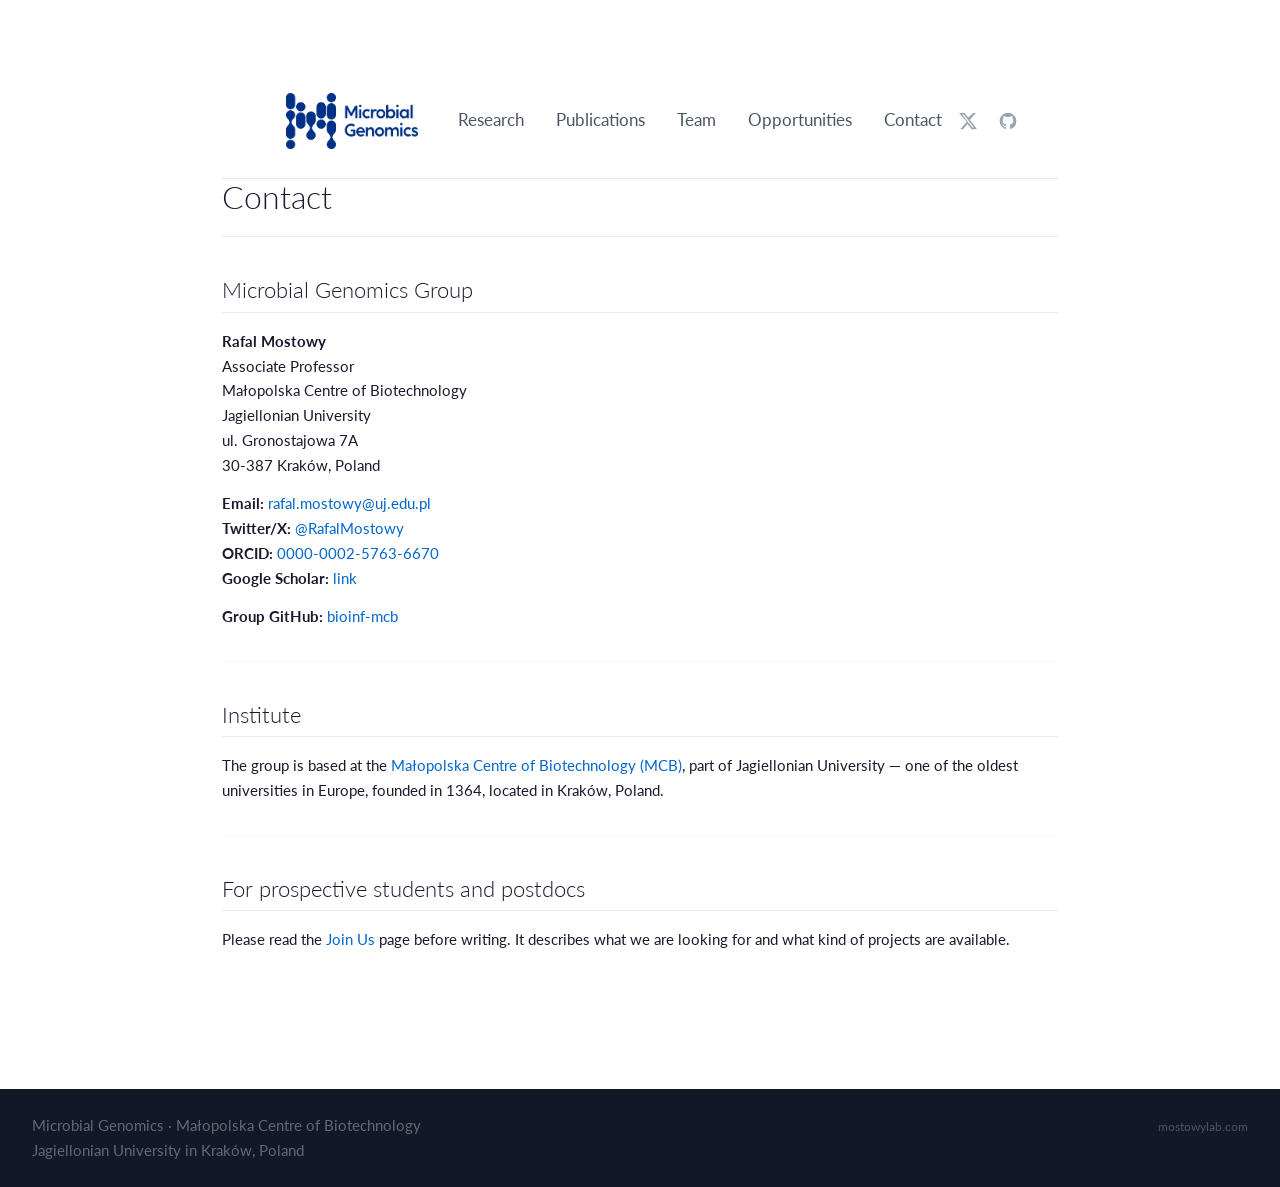
==== contact.html @ 1b95a4c1 "Built site for gh-pages" ====
<!DOCTYPE html>
<html xmlns="http://www.w3.org/1999/xhtml" lang="en" xml:lang="en"><head>

<meta charset="utf-8">
<meta name="generator" content="quarto-1.9.37">

<meta name="viewport" content="width=device-width, initial-scale=1.0, user-scalable=yes">


<title>Contact – Microbial Genomics</title>
<style>
/* Default styles provided by pandoc.
** See https://pandoc.org/MANUAL.html#variables-for-html for config info.
*/
code{white-space: pre-wrap;}
span.smallcaps{font-variant: small-caps;}
div.columns{display: flex; gap: min(4vw, 1.5em);}
div.column{flex: auto; overflow-x: auto;}
div.hanging-indent{margin-left: 1.5em; text-indent: -1.5em;}
ul.task-list{list-style: none;}
ul.task-list li input[type="checkbox"] {
  width: 0.8em;
  margin: 0 0.8em 0.2em -1em; /* quarto-specific, see https://github.com/quarto-dev/quarto-cli/issues/4556 */ 
  vertical-align: middle;
}
</style>


<script src="site_libs/quarto-nav/quarto-nav.js"></script>
<script src="site_libs/quarto-nav/headroom.min.js"></script>
<script src="site_libs/clipboard/clipboard.min.js"></script>
<script src="site_libs/quarto-search/autocomplete.umd.js"></script>
<script src="site_libs/quarto-search/fuse.min.js"></script>
<script src="site_libs/quarto-search/quarto-search.js"></script>
<meta name="quarto:offset" content="./">
<link href="./assets/favicon.png" rel="icon" type="image/png">
<script src="site_libs/quarto-html/quarto.js" type="module"></script>
<script src="site_libs/quarto-html/tabsets/tabsets.js" type="module"></script>
<script src="site_libs/quarto-html/popper.min.js"></script>
<script src="site_libs/quarto-html/tippy.umd.min.js"></script>
<script src="site_libs/quarto-html/anchor.min.js"></script>
<link href="site_libs/quarto-html/tippy.css" rel="stylesheet">
<link href="site_libs/quarto-html/quarto-syntax-highlighting-7f8f88aac4f3542376d5c11b86a4c14d.css" rel="stylesheet" id="quarto-text-highlighting-styles">
<script src="site_libs/bootstrap/bootstrap.min.js"></script>
<link href="site_libs/bootstrap/bootstrap-icons.css" rel="stylesheet">
<link href="site_libs/bootstrap/bootstrap-13ce6108a38e2e1c3322c3dd5537827d.min.css" rel="stylesheet" append-hash="true" id="quarto-bootstrap" data-mode="light">
<script id="quarto-search-options" type="application/json">{
  "location": "navbar",
  "copy-button": false,
  "collapse-after": 3,
  "panel-placement": "end",
  "type": "overlay",
  "limit": 50,
  "keyboard-shortcut": [
    "f",
    "/",
    "s"
  ],
  "show-item-context": false,
  "language": {
    "search-no-results-text": "No results",
    "search-matching-documents-text": "matching documents",
    "search-copy-link-title": "Copy link to search",
    "search-hide-matches-text": "Hide additional matches",
    "search-more-match-text": "more match in this document",
    "search-more-matches-text": "more matches in this document",
    "search-clear-button-title": "Clear",
    "search-text-placeholder": "",
    "search-detached-cancel-button-title": "Cancel",
    "search-submit-button-title": "Submit",
    "search-label": "Search"
  }
}</script>
<style>html{ scroll-behavior: smooth; }</style>


<link rel="stylesheet" href="styles.css">
<meta property="og:title" content="Contact – Microbial Genomics">
<meta property="og:description" content="Microbial Genomics Group — Małopolska Centre of Biotechnology, Jagiellonian University, Kraków">
<meta property="og:image" content="https://mostowylab.com/assets/logo.png">
<meta property="og:site_name" content="Microbial Genomics">
<meta property="og:image:alt" content="Microbial Genomics">
<meta property="og:image:height" content="1140">
<meta property="og:image:width" content="2690">
<meta name="twitter:title" content="Contact – Microbial Genomics">
<meta name="twitter:description" content="Microbial Genomics Group — Małopolska Centre of Biotechnology, Jagiellonian University, Kraków">
<meta name="twitter:image" content="https://mostowylab.com/assets/logo.png">
<meta name="twitter:image:alt" content="Microbial Genomics">
<meta name="twitter:image-height" content="1140">
<meta name="twitter:image-width" content="2690">
<meta name="twitter:card" content="summary_large_image">
</head>

<body class="nav-fixed quarto-light">

<div id="quarto-search-results"></div>
  <header id="quarto-header" class="headroom fixed-top">
    <nav class="navbar navbar-expand-lg " data-bs-theme="dark">
      <div class="navbar-container container-fluid">
        <div class="quarto-navbar-tools tools-end">
</div>
          <div id="quarto-search" class="" title="Search"></div>
      </div> <!-- /container-fluid -->
    </nav>
</header>
<!-- content -->
<div id="quarto-content" class="quarto-container page-columns page-rows-contents page-layout-full page-navbar">
<!-- sidebar -->
<!-- margin-sidebar -->
    
<!-- main -->
<main class="content column-page" id="quarto-document-content">
<nav id="site-nav">
  <div id="nav-left"></div><!-- spacer -->

  <div id="site-nav-inner">
    <a href="./" id="nav-logo">
      <img src="assets/logo.png" alt="Microbial Genomics">
    </a>
    <a href="research.html">Research</a>
    <a href="publications.html">Publications</a>
    <a href="team.html">Team</a>
    <a href="opportunities.html">Opportunities</a>
    <a href="contact.html">Contact</a>
  </div>

  <div id="nav-icons">
    <a href="https://twitter.com/RafalMostowy" target="_blank" aria-label="Twitter">
      <svg xmlns="http://www.w3.org/2000/svg" width="20" height="20" viewbox="0 0 24 24" fill="currentColor"><path d="M18.244 2.25h3.308l-7.227 8.26 8.502 11.24H16.17l-4.714-6.231-5.401 6.231H2.744l7.737-8.835L1.254 2.25H8.08l4.253 5.622 5.912-5.622zm-1.161 17.52h1.833L7.084 4.126H5.117z"></path></svg>
    </a>
    <a href="https://github.com/bioinf-mcb" target="_blank" aria-label="GitHub">
      <svg xmlns="http://www.w3.org/2000/svg" width="20" height="20" viewbox="0 0 24 24" fill="currentColor"><path d="M12 2C6.477 2 2 6.484 2 12.017c0 4.425 2.865 8.18 6.839 9.504.5.092.682-.217.682-.483 0-.237-.008-.868-.013-1.703-2.782.605-3.369-1.343-3.369-1.343-.454-1.158-1.11-1.466-1.11-1.466-.908-.62.069-.608.069-.608 1.003.07 1.531 1.032 1.531 1.032.892 1.53 2.341 1.088 2.91.832.092-.647.35-1.088.636-1.338-2.22-.253-4.555-1.113-4.555-4.951 0-1.093.39-1.988 1.029-2.688-.103-.253-.446-1.272.098-2.65 0 0 .84-.27 2.75 1.026A9.564 9.564 0 0112 6.844c.85.004 1.705.115 2.504.337 1.909-1.296 2.747-1.027 2.747-1.027.546 1.379.202 2.398.1 2.651.64.7 1.028 1.595 1.028 2.688 0 3.848-2.339 4.695-4.566 4.943.359.309.678.92.678 1.855 0 1.338-.012 2.419-.012 2.747 0 .268.18.58.688.482A10.019 10.019 0 0022 12.017C22 6.484 17.522 2 12 2z"></path></svg>
    </a>
  </div>
</nav>

<style>
/* Hide Quarto's built-in navbar */
#quarto-header { display: none !important; }

/* ── 3-column flex navbar: [spacer] [logo+links] [icons] ── */
#site-nav {
  position: sticky;
  top: 0;
  z-index: 1000;
  width: 100%;
  background: #ffffff;
  border-bottom: 0.5px solid #E5E9F0;
  height: 116px;
  display: flex;
  align-items: center;
  padding: 0 40px;
  box-sizing: border-box;
  gap: 0;
}

/* Left spacer — mirrors the icons width so the center group is truly centered */
#nav-left {
  flex: 1;
}

/* Center: logo + links */
#site-nav-inner {
  display: flex;
  align-items: center;
  gap: 0;
  flex-shrink: 0;
}

#nav-logo {
  display: flex;
  align-items: center;
  margin-right: 24px;
  border: none !important;
  text-decoration: none;
  flex-shrink: 0;
}
#nav-logo img {
  height: 56px;
  width: auto;
  mix-blend-mode: multiply;
  display: block;
}

#site-nav-inner a:not(#nav-logo) {
  font-family: 'Lato', sans-serif;
  font-size: 17px;
  font-weight: 400;
  color: #4B5563;
  padding: 8px 16px;
  border-radius: 4px;
  border: none !important;
  text-decoration: none;
  white-space: nowrap;
  transition: color 0.15s, background 0.15s;
}
#site-nav-inner a:not(#nav-logo):hover {
  color: #003087;
  background: #F4F7FB;
}

/* Right: icons — flex: 1 + justify-content: flex-end mirrors the spacer */
#nav-icons {
  flex: 1;
  display: flex;
  align-items: center;
  justify-content: flex-end;
  gap: 20px;
  flex-shrink: 0;
}
#nav-icons a {
  color: #9CA3AF;
  border: none !important;
  text-decoration: none;
  display: flex;
  align-items: center;
  transition: color 0.15s;
}
#nav-icons a:hover { color: #003087; }

/* Mobile */
@media (max-width: 768px) {
  #site-nav {
    height: auto;
    flex-wrap: wrap;
    padding: 16px 20px;
    gap: 12px;
    justify-content: space-between;
  }
  #nav-left { display: none; }
  #site-nav-inner { flex-wrap: wrap; justify-content: center; flex: 1; }
  #nav-icons { flex: 0; }
}
</style>

<header id="title-block-header" class="quarto-title-block default">
<div class="quarto-title">
<h1 class="title">Contact</h1>
</div>



<div class="quarto-title-meta column-page">

    
  
    
  </div>
  


</header>


<section id="microbial-genomics-group" class="level2">
<h2 class="anchored" data-anchor-id="microbial-genomics-group">Microbial Genomics Group</h2>
<p><strong>Rafal Mostowy</strong><br>
Associate Professor<br>
Małopolska Centre of Biotechnology<br>
Jagiellonian University<br>
ul. Gronostajowa 7A<br>
30-387 Kraków, Poland</p>
<p><strong>Email:</strong> <a href="mailto:rafal.mostowy@uj.edu.pl">rafal.mostowy@uj.edu.pl</a><br>
<strong>Twitter/X:</strong> <a href="https://twitter.com/RafalMostowy"><span class="citation" data-cites="RafalMostowy">@RafalMostowy</span></a><br>
<strong>ORCID:</strong> <a href="https://orcid.org/0000-0002-5763-6670">0000-0002-5763-6670</a><br>
<strong>Google Scholar:</strong> <a href="https://scholar.google.com/citations?user=snDJBiEAAAAJ&amp;hl=en">link</a></p>
<p><strong>Group GitHub:</strong> <a href="https://github.com/bioinf-mcb">bioinf-mcb</a></p>
<hr>
</section>
<section id="institute" class="level2">
<h2 class="anchored" data-anchor-id="institute">Institute</h2>
<p>The group is based at the <a href="https://mcb.uj.edu.pl/en">Małopolska Centre of Biotechnology (MCB)</a>, part of Jagiellonian University — one of the oldest universities in Europe, founded in 1364, located in Kraków, Poland.</p>
<hr>
</section>
<section id="for-prospective-students-and-postdocs" class="level2">
<h2 class="anchored" data-anchor-id="for-prospective-students-and-postdocs">For prospective students and postdocs</h2>
<p>Please read the <a href="opportunities.html">Join Us</a> page before writing. It describes what we are looking for and what kind of projects are available.</p>


</section>

</main> <!-- /main -->
<script id="quarto-html-after-body" type="application/javascript">
  window.document.addEventListener("DOMContentLoaded", function (event) {
    const icon = "";
    const anchorJS = new window.AnchorJS();
    anchorJS.options = {
      placement: 'right',
      icon: icon
    };
    anchorJS.add('.anchored');
    const isCodeAnnotation = (el) => {
      for (const clz of el.classList) {
        if (clz.startsWith('code-annotation-')) {                     
          return true;
        }
      }
      return false;
    }
    const onCopySuccess = function(e) {
      // button target
      const button = e.trigger;
      // don't keep focus
      button.blur();
      // flash "checked"
      button.classList.add('code-copy-button-checked');
      var currentTitle = button.getAttribute("title");
      button.setAttribute("title", "Copied!");
      let tooltip;
      if (window.bootstrap) {
        button.setAttribute("data-bs-toggle", "tooltip");
        button.setAttribute("data-bs-placement", "left");
        button.setAttribute("data-bs-title", "Copied!");
        tooltip = new bootstrap.Tooltip(button, 
          { trigger: "manual", 
            customClass: "code-copy-button-tooltip",
            offset: [0, -8]});
        tooltip.show();    
      }
      setTimeout(function() {
        if (tooltip) {
          tooltip.hide();
          button.removeAttribute("data-bs-title");
          button.removeAttribute("data-bs-toggle");
          button.removeAttribute("data-bs-placement");
        }
        button.setAttribute("title", currentTitle);
        button.classList.remove('code-copy-button-checked');
      }, 1000);
      // clear code selection
      e.clearSelection();
    }
    const getTextToCopy = function(trigger) {
      const outerScaffold = trigger.parentElement.cloneNode(true);
      const codeEl = outerScaffold.querySelector('code');
      for (const childEl of codeEl.children) {
        if (isCodeAnnotation(childEl)) {
          childEl.remove();
        }
      }
      return codeEl.innerText;
    }
    const clipboard = new window.ClipboardJS('.code-copy-button:not([data-in-quarto-modal])', {
      text: getTextToCopy
    });
    clipboard.on('success', onCopySuccess);
    if (window.document.getElementById('quarto-embedded-source-code-modal')) {
      const clipboardModal = new window.ClipboardJS('.code-copy-button[data-in-quarto-modal]', {
        text: getTextToCopy,
        container: window.document.getElementById('quarto-embedded-source-code-modal')
      });
      clipboardModal.on('success', onCopySuccess);
    }
      var localhostRegex = new RegExp(/^(?:http|https):\/\/localhost\:?[0-9]*\//);
      var mailtoRegex = new RegExp(/^mailto:/);
        var filterRegex = new RegExp("https:\/\/mostowylab\.com");
      var isInternal = (href) => {
          return filterRegex.test(href) || localhostRegex.test(href) || mailtoRegex.test(href);
      }
      // Inspect non-navigation links and adorn them if external
     var links = window.document.querySelectorAll('a[href]:not(.nav-link):not(.navbar-brand):not(.toc-action):not(.sidebar-link):not(.sidebar-item-toggle):not(.pagination-link):not(.no-external):not([aria-hidden]):not(.dropdown-item):not(.quarto-navigation-tool):not(.about-link)');
      for (var i=0; i<links.length; i++) {
        const link = links[i];
        if (!isInternal(link.href)) {
          // undo the damage that might have been done by quarto-nav.js in the case of
          // links that we want to consider external
          if (link.dataset.originalHref !== undefined) {
            link.href = link.dataset.originalHref;
          }
            // target, if specified
            link.setAttribute("target", "_blank");
            if (link.getAttribute("rel") === null) {
              link.setAttribute("rel", "noopener");
            }
        }
      }
    function tippyHover(el, contentFn, onTriggerFn, onUntriggerFn) {
      const config = {
        allowHTML: true,
        maxWidth: 500,
        delay: 100,
        arrow: false,
        appendTo: function(el) {
            return el.parentElement;
        },
        interactive: true,
        interactiveBorder: 10,
        theme: 'quarto',
        placement: 'bottom-start',
      };
      if (contentFn) {
        config.content = contentFn;
      }
      if (onTriggerFn) {
        config.onTrigger = onTriggerFn;
      }
      if (onUntriggerFn) {
        config.onUntrigger = onUntriggerFn;
      }
      window.tippy(el, config); 
    }
    const noterefs = window.document.querySelectorAll('a[role="doc-noteref"]');
    for (var i=0; i<noterefs.length; i++) {
      const ref = noterefs[i];
      tippyHover(ref, function() {
        // use id or data attribute instead here
        let href = ref.getAttribute('data-footnote-href') || ref.getAttribute('href');
        try { href = new URL(href).hash; } catch {}
        const id = href.replace(/^#\/?/, "");
        const note = window.document.getElementById(id);
        if (note) {
          return note.innerHTML;
        } else {
          return "";
        }
      });
    }
    const xrefs = window.document.querySelectorAll('a.quarto-xref');
    const processXRef = (id, note) => {
      // Strip column container classes
      const stripColumnClz = (el) => {
        el.classList.remove("page-full", "page-columns");
        if (el.children) {
          for (const child of el.children) {
            stripColumnClz(child);
          }
        }
      }
      stripColumnClz(note)
      if (id === null || id.startsWith('sec-')) {
        // Special case sections, only their first couple elements
        const container = document.createElement("div");
        if (note.children && note.children.length > 2) {
          container.appendChild(note.children[0].cloneNode(true));
          for (let i = 1; i < note.children.length; i++) {
            const child = note.children[i];
            if (child.tagName === "P" && child.innerText === "") {
              continue;
            } else {
              container.appendChild(child.cloneNode(true));
              break;
            }
          }
          if (window.Quarto?.typesetMath) {
            window.Quarto.typesetMath(container);
          }
          return container.innerHTML
        } else {
          if (window.Quarto?.typesetMath) {
            window.Quarto.typesetMath(note);
          }
          return note.innerHTML;
        }
      } else {
        // Remove any anchor links if they are present
        const anchorLink = note.querySelector('a.anchorjs-link');
        if (anchorLink) {
          anchorLink.remove();
        }
        if (window.Quarto?.typesetMath) {
          window.Quarto.typesetMath(note);
        }
        if (note.classList.contains("callout")) {
          return note.outerHTML;
        } else {
          return note.innerHTML;
        }
      }
    }
    for (var i=0; i<xrefs.length; i++) {
      const xref = xrefs[i];
      tippyHover(xref, undefined, function(instance) {
        instance.disable();
        let url = xref.getAttribute('href');
        let hash = undefined; 
        if (url.startsWith('#')) {
          hash = url;
        } else {
          try { hash = new URL(url).hash; } catch {}
        }
        if (hash) {
          const id = hash.replace(/^#\/?/, "");
          const note = window.document.getElementById(id);
          if (note !== null) {
            try {
              const html = processXRef(id, note.cloneNode(true));
              instance.setContent(html);
            } finally {
              instance.enable();
              instance.show();
            }
          } else {
            // See if we can fetch this
            fetch(url.split('#')[0])
            .then(res => res.text())
            .then(html => {
              const parser = new DOMParser();
              const htmlDoc = parser.parseFromString(html, "text/html");
              const note = htmlDoc.getElementById(id);
              if (note !== null) {
                const html = processXRef(id, note);
                instance.setContent(html);
              } 
            }).finally(() => {
              instance.enable();
              instance.show();
            });
          }
        } else {
          // See if we can fetch a full url (with no hash to target)
          // This is a special case and we should probably do some content thinning / targeting
          fetch(url)
          .then(res => res.text())
          .then(html => {
            const parser = new DOMParser();
            const htmlDoc = parser.parseFromString(html, "text/html");
            const note = htmlDoc.querySelector('main.content');
            if (note !== null) {
              // This should only happen for chapter cross references
              // (since there is no id in the URL)
              // remove the first header
              if (note.children.length > 0 && note.children[0].tagName === "HEADER") {
                note.children[0].remove();
              }
              const html = processXRef(null, note);
              instance.setContent(html);
            } 
          }).finally(() => {
            instance.enable();
            instance.show();
          });
        }
      }, function(instance) {
      });
    }
        let selectedAnnoteEl;
        const selectorForAnnotation = ( cell, annotation) => {
          let cellAttr = 'data-code-cell="' + cell + '"';
          let lineAttr = 'data-code-annotation="' +  annotation + '"';
          const selector = 'span[' + cellAttr + '][' + lineAttr + ']';
          return selector;
        }
        const selectCodeLines = (annoteEl) => {
          const doc = window.document;
          const targetCell = annoteEl.getAttribute("data-target-cell");
          const targetAnnotation = annoteEl.getAttribute("data-target-annotation");
          const annoteSpan = window.document.querySelector(selectorForAnnotation(targetCell, targetAnnotation));
          const lines = annoteSpan.getAttribute("data-code-lines").split(",");
          const lineIds = lines.map((line) => {
            return targetCell + "-" + line;
          })
          let top = null;
          let height = null;
          let parent = null;
          if (lineIds.length > 0) {
              //compute the position of the single el (top and bottom and make a div)
              const el = window.document.getElementById(lineIds[0]);
              top = el.offsetTop;
              height = el.offsetHeight;
              parent = el.parentElement.parentElement;
            if (lineIds.length > 1) {
              const lastEl = window.document.getElementById(lineIds[lineIds.length - 1]);
              const bottom = lastEl.offsetTop + lastEl.offsetHeight;
              height = bottom - top;
            }
            if (top !== null && height !== null && parent !== null) {
              // cook up a div (if necessary) and position it 
              let div = window.document.getElementById("code-annotation-line-highlight");
              if (div === null) {
                div = window.document.createElement("div");
                div.setAttribute("id", "code-annotation-line-highlight");
                div.style.position = 'absolute';
                parent.appendChild(div);
              }
              div.style.top = top - 2 + "px";
              div.style.height = height + 4 + "px";
              div.style.left = 0;
              let gutterDiv = window.document.getElementById("code-annotation-line-highlight-gutter");
              if (gutterDiv === null) {
                gutterDiv = window.document.createElement("div");
                gutterDiv.setAttribute("id", "code-annotation-line-highlight-gutter");
                gutterDiv.style.position = 'absolute';
                const codeCell = window.document.getElementById(targetCell);
                const gutter = codeCell.querySelector('.code-annotation-gutter');
                gutter.appendChild(gutterDiv);
              }
              gutterDiv.style.top = top - 2 + "px";
              gutterDiv.style.height = height + 4 + "px";
            }
            selectedAnnoteEl = annoteEl;
          }
        };
        const unselectCodeLines = () => {
          const elementsIds = ["code-annotation-line-highlight", "code-annotation-line-highlight-gutter"];
          elementsIds.forEach((elId) => {
            const div = window.document.getElementById(elId);
            if (div) {
              div.remove();
            }
          });
          selectedAnnoteEl = undefined;
        };
          // Handle positioning of the toggle
      window.addEventListener(
        "resize",
        throttle(() => {
          elRect = undefined;
          if (selectedAnnoteEl) {
            selectCodeLines(selectedAnnoteEl);
          }
        }, 10)
      );
      function throttle(fn, ms) {
      let throttle = false;
      let timer;
        return (...args) => {
          if(!throttle) { // first call gets through
              fn.apply(this, args);
              throttle = true;
          } else { // all the others get throttled
              if(timer) clearTimeout(timer); // cancel #2
              timer = setTimeout(() => {
                fn.apply(this, args);
                timer = throttle = false;
              }, ms);
          }
        };
      }
        // Attach click handler to the DT
        const annoteDls = window.document.querySelectorAll('dt[data-target-cell]');
        for (const annoteDlNode of annoteDls) {
          annoteDlNode.addEventListener('click', (event) => {
            const clickedEl = event.target;
            if (clickedEl !== selectedAnnoteEl) {
              unselectCodeLines();
              const activeEl = window.document.querySelector('dt[data-target-cell].code-annotation-active');
              if (activeEl) {
                activeEl.classList.remove('code-annotation-active');
              }
              selectCodeLines(clickedEl);
              clickedEl.classList.add('code-annotation-active');
            } else {
              // Unselect the line
              unselectCodeLines();
              clickedEl.classList.remove('code-annotation-active');
            }
          });
        }
    const findCites = (el) => {
      const parentEl = el.parentElement;
      if (parentEl) {
        const cites = parentEl.dataset.cites;
        if (cites) {
          return {
            el,
            cites: cites.split(' ')
          };
        } else {
          return findCites(el.parentElement)
        }
      } else {
        return undefined;
      }
    };
    var bibliorefs = window.document.querySelectorAll('a[role="doc-biblioref"]');
    for (var i=0; i<bibliorefs.length; i++) {
      const ref = bibliorefs[i];
      const citeInfo = findCites(ref);
      if (citeInfo) {
        tippyHover(citeInfo.el, function() {
          var popup = window.document.createElement('div');
          citeInfo.cites.forEach(function(cite) {
            var citeDiv = window.document.createElement('div');
            citeDiv.classList.add('hanging-indent');
            citeDiv.classList.add('csl-entry');
            var biblioDiv = window.document.getElementById('ref-' + cite);
            if (biblioDiv) {
              citeDiv.innerHTML = biblioDiv.innerHTML;
            }
            popup.appendChild(citeDiv);
          });
          return popup.innerHTML;
        });
      }
    }
  });
  </script>
</div> <!-- /content -->
<footer class="footer">
  <div class="nav-footer">
    <div class="nav-footer-left">
<p>Microbial Genomics · Małopolska Centre of Biotechnology Jagiellonian University in Kraków, Poland</p>
</div>   
    <div class="nav-footer-center">
      &nbsp;
    </div>
    <div class="nav-footer-right">
<p><a href="https://mostowylab.com">mostowylab.com</a></p>
</div>
  </div>
</footer>




<script src="site_libs/quarto-html/zenscroll-min.js"></script>
</body></html>
---- site_libs/quarto-html/tippy.css ----
.tippy-box[data-animation=fade][data-state=hidden]{opacity:0}[data-tippy-root]{max-width:calc(100vw - 10px)}.tippy-box{position:relative;background-color:#333;color:#fff;border-radius:4px;font-size:14px;line-height:1.4;white-space:normal;outline:0;transition-property:transform,visibility,opacity}.tippy-box[data-placement^=top]>.tippy-arrow{bottom:0}.tippy-box[data-placement^=top]>.tippy-arrow:before{bottom:-7px;left:0;border-width:8px 8px 0;border-top-color:initial;transform-origin:center top}.tippy-box[data-placement^=bottom]>.tippy-arrow{top:0}.tippy-box[data-placement^=bottom]>.tippy-arrow:before{top:-7px;left:0;border-width:0 8px 8px;border-bottom-color:initial;transform-origin:center bottom}.tippy-box[data-placement^=left]>.tippy-arrow{right:0}.tippy-box[data-placement^=left]>.tippy-arrow:before{border-width:8px 0 8px 8px;border-left-color:initial;right:-7px;transform-origin:center left}.tippy-box[data-placement^=right]>.tippy-arrow{left:0}.tippy-box[data-placement^=right]>.tippy-arrow:before{left:-7px;border-width:8px 8px 8px 0;border-right-color:initial;transform-origin:center right}.tippy-box[data-inertia][data-state=visible]{transition-timing-function:cubic-bezier(.54,1.5,.38,1.11)}.tippy-arrow{width:16px;height:16px;color:#333}.tippy-arrow:before{content:"";position:absolute;border-color:transparent;border-style:solid}.tippy-content{position:relative;padding:5px 9px;z-index:1}
---- site_libs/quarto-html/quarto-syntax-highlighting-7f8f88aac4f3542376d5c11b86a4c14d.css ----
/* quarto syntax highlight colors */
:root {
  --quarto-hl-ot-color: #003B4F;
  --quarto-hl-at-color: #657422;
  --quarto-hl-ss-color: #20794D;
  --quarto-hl-an-color: #5E5E5E;
  --quarto-hl-fu-color: #4758AB;
  --quarto-hl-st-color: #20794D;
  --quarto-hl-cf-color: #003B4F;
  --quarto-hl-op-color: #5E5E5E;
  --quarto-hl-er-color: #AD0000;
  --quarto-hl-bn-color: #AD0000;
  --quarto-hl-al-color: #AD0000;
  --quarto-hl-va-color: #111111;
  --quarto-hl-bu-color: inherit;
  --quarto-hl-ex-color: inherit;
  --quarto-hl-pp-color: #AD0000;
  --quarto-hl-in-color: #5E5E5E;
  --quarto-hl-vs-color: #20794D;
  --quarto-hl-wa-color: #5E5E5E;
  --quarto-hl-do-color: #5E5E5E;
  --quarto-hl-im-color: #00769E;
  --quarto-hl-ch-color: #20794D;
  --quarto-hl-dt-color: #AD0000;
  --quarto-hl-fl-color: #AD0000;
  --quarto-hl-co-color: #5E5E5E;
  --quarto-hl-cv-color: #5E5E5E;
  --quarto-hl-cn-color: #8f5902;
  --quarto-hl-sc-color: #5E5E5E;
  --quarto-hl-dv-color: #AD0000;
  --quarto-hl-kw-color: #003B4F;
}

/* other quarto variables */
:root {
  --quarto-font-monospace: SFMono-Regular, Menlo, Monaco, Consolas, "Liberation Mono", "Courier New", monospace;
}

/* syntax highlight based on Pandoc's rules */
pre > code.sourceCode > span {
  color: #003B4F;
}

code.sourceCode > span {
  color: #003B4F;
}

div.sourceCode,
div.sourceCode pre.sourceCode {
  color: #003B4F;
}

/* Normal */
code span {
  color: #003B4F;
}

/* Alert */
code span.al {
  color: #AD0000;
  font-style: inherit;
}

/* Annotation */
code span.an {
  color: #5E5E5E;
  font-style: inherit;
}

/* Attribute */
code span.at {
  color: #657422;
  font-style: inherit;
}

/* BaseN */
code span.bn {
  color: #AD0000;
  font-style: inherit;
}

/* BuiltIn */
code span.bu {
  font-style: inherit;
}

/* ControlFlow */
code span.cf {
  color: #003B4F;
  font-weight: bold;
  font-style: inherit;
}

/* Char */
code span.ch {
  color: #20794D;
  font-style: inherit;
}

/* Constant */
code span.cn {
  color: #8f5902;
  font-style: inherit;
}

/* Comment */
code span.co {
  color: #5E5E5E;
  font-style: inherit;
}

/* CommentVar */
code span.cv {
  color: #5E5E5E;
  font-style: italic;
}

/* Documentation */
code span.do {
  color: #5E5E5E;
  font-style: italic;
}

/* DataType */
code span.dt {
  color: #AD0000;
  font-style: inherit;
}

/* DecVal */
code span.dv {
  color: #AD0000;
  font-style: inherit;
}

/* Error */
code span.er {
  color: #AD0000;
  font-style: inherit;
}

/* Extension */
code span.ex {
  font-style: inherit;
}

/* Float */
code span.fl {
  color: #AD0000;
  font-style: inherit;
}

/* Function */
code span.fu {
  color: #4758AB;
  font-style: inherit;
}

/* Import */
code span.im {
  color: #00769E;
  font-style: inherit;
}

/* Information */
code span.in {
  color: #5E5E5E;
  font-style: inherit;
}

/* Keyword */
code span.kw {
  color: #003B4F;
  font-weight: bold;
  font-style: inherit;
}

/* Operator */
code span.op {
  color: #5E5E5E;
  font-style: inherit;
}

/* Other */
code span.ot {
  color: #003B4F;
  font-style: inherit;
}

/* Preprocessor */
code span.pp {
  color: #AD0000;
  font-style: inherit;
}

/* SpecialChar */
code span.sc {
  color: #5E5E5E;
  font-style: inherit;
}

/* SpecialString */
code span.ss {
  color: #20794D;
  font-style: inherit;
}

/* String */
code span.st {
  color: #20794D;
  font-style: inherit;
}

/* Variable */
code span.va {
  color: #111111;
  font-style: inherit;
}

/* VerbatimString */
code span.vs {
  color: #20794D;
  font-style: inherit;
}

/* Warning */
code span.wa {
  color: #5E5E5E;
  font-style: italic;
}

.prevent-inlining {
  content: "</";
}

/*# sourceMappingURL=789ad8cd35626ba772517505b42a116e.css.map */
---- styles.css ----
/* ============================================================
   Mostowy Lab — mostowylab.com
   Typeface: Lato (Google Fonts)
   Palette: Deep Ocean — exact from context.md
   ============================================================ */

@import url('https://fonts.googleapis.com/css2?family=Lato:ital,wght@0,300;0,400;0,700;1,400&display=swap');

/* ── Design tokens ── */
:root {
  --color-primary:      #003087;
  --color-accent:       #0066CC;
  --color-bg-page:      #FFFFFF;
  --color-bg-surface:   #F4F7FB;
  --color-bg-footer:    #111827;
  --color-text-primary: #1A1A2E;
  --color-text-muted:   #4B5563;
  --color-text-faint:   #9CA3AF;
  --color-border:       #E5E9F0;
  --color-border-light: #C7D3E8;
}

/* ── Base reset ── */
*, *::before, *::after { box-sizing: border-box; }

body {
  font-family: 'Lato', sans-serif !important;
  font-size: 15px;
  line-height: 1.65;
  color: var(--color-text-primary);
  background: var(--color-bg-page);
  -webkit-font-smoothing: antialiased;
}

/* ── Global link ── */
a {
  color: var(--color-accent);
  text-decoration: none;
  transition: color 0.15s;
}
a:hover { color: var(--color-primary); text-decoration: none; }

/* ── Navbar ── */
.navbar {
  height: 58px !important;
  background-color: #FFFFFF !important;
  border-bottom: 0.5px solid var(--color-border) !important;
  box-shadow: none !important;
  padding: 0 32px !important;
}

/* 3-column grid: [spacer] [logo+links centered] [icons right] */
.navbar > .container-fluid {
  display: grid !important;
  grid-template-columns: 1fr auto 1fr !important;
  align-items: center !important;
  height: 58px;
}

/* The brand (logo) and collapse (links) form the center column together */
.navbar-brand {
  grid-column: 2 !important;
  display: flex !important;
  align-items: center !important;
  margin-right: 0 !important;
  padding: 0 !important;
}

.navbar-collapse {
  grid-column: 2 !important;
  display: flex !important;
  align-items: center !important;
}

/* Right-side icons pushed to the far right */
.navbar-nav:last-child,
#quarto-header .navbar-nav[aria-label],
.navbar > .container-fluid > *:last-child {
  grid-column: 3 !important;
  justify-self: end !important;
  margin-left: auto !important;
}

/* Logo */
.navbar-brand img {
  height: 28px !important;
  width: auto;
  mix-blend-mode: multiply;
  margin-right: 20px;
}

/* Hide text title when logo is present */
.navbar-brand .navbar-title { display: none !important; }

.navbar-nav .nav-link {
  font-family: 'Lato', sans-serif !important;
  font-size: 15px !important;
  font-weight: 400 !important;
  color: var(--color-text-muted) !important;
  letter-spacing: 0 !important;
  text-transform: none !important;
  padding: 0 14px !important;
  transition: color 0.15s;
}
.navbar-nav .nav-link:hover,
.navbar-nav .nav-link.active {
  color: var(--color-primary) !important;
}

/* Mobile: revert to stacked */
@media (max-width: 991px) {
  .navbar > .container-fluid {
    display: flex !important;
  }
  .navbar-brand { grid-column: unset !important; }
  .navbar-collapse { grid-column: unset !important; display: block !important; }
}


/* ── Page layout — strip Quarto's default column padding ── */
/* page-layout: full removes Bootstrap container, so we manage width ourselves */
#quarto-content > * { padding: 0 !important; }
.page-full { padding: 0 !important; }

/* ── Section wrapper pattern ── */
/* Each section is full-bleed; inner div caps content at max-width */
.section-wrap {
  padding: 48px 32px;
}
.section-wrap--surface { background: var(--color-bg-surface); }
.section-wrap--white   { background: var(--color-bg-page); }

.section-inner {
  max-width: 860px;
  margin: 0 auto;
}

/* ── Eyebrow + H2 section title pattern ── */
.eyebrow {
  font-size: 11px;
  font-weight: 700;
  text-transform: uppercase;
  letter-spacing: 0.1em;
  color: var(--color-accent);
  margin-bottom: 6px;
}

.section-title {
  font-family: 'Lato', sans-serif !important;
  font-size: 26px !important;
  font-weight: 300 !important;
  line-height: 1.2 !important;
  color: var(--color-text-primary) !important;
  margin-top: 0 !important;
  margin-bottom: 16px !important;
  border: none !important;
  text-transform: none !important;
  letter-spacing: 0 !important;
  padding-bottom: 0 !important;
}

.section-sub {
  font-size: 14.5px;
  color: var(--color-text-muted);
  line-height: 1.75;
  max-width: 620px;
  margin-bottom: 24px;
}

.section-more {
  display: inline-block;
  font-size: 13px;
  color: var(--color-accent);
  margin-top: 14px;
  font-weight: 400;
  border: none;
}
.section-more:hover { color: var(--color-primary); border: none; }

/* ── Hero ── */
.hero-section {
  background: var(--color-primary);
  padding: 64px 32px 56px;
}

.hero-inner {
  max-width: 860px;
  margin: 0 auto;
}

.hero-eyebrow {
  font-size: 11px;
  font-weight: 700;
  text-transform: uppercase;
  letter-spacing: 0.1em;
  color: rgba(255,255,255,0.6);
  margin-bottom: 20px;
}

.hero-h1 strong { font-weight: 700 !important; }
.hero-h1 {
  font-family: 'Lato', sans-serif !important;
  font-size: 40px !important;
  font-weight: 300 !important;
  line-height: 1.12 !important;
  color: #ffffff !important;
  margin: 0 0 20px !important;
  border: none !important;
  text-transform: none !important;
  letter-spacing: 0 !important;
}

.hero-sub {
  font-size: 14.5px;
  font-weight: 400;
  color: rgba(255,255,255,0.7);
  max-width: 460px;
  line-height: 1.75;
  margin-bottom: 24px;
}

.hero-badge {
  display: inline-block;
  background: rgba(255,255,255,0.1);
  color: rgba(255,255,255,0.75);
  font-size: 12px;
  font-weight: 600;
  padding: 5px 12px;
  border-radius: 4px;
  margin-bottom: 24px;
}

.hero-cta {
  display: inline-block;
  background: #ffffff;
  color: var(--color-primary) !important;
  font-size: 13px;
  font-weight: 600;
  padding: 9px 20px;
  border-radius: 5px;
  border: none !important;
  transition: opacity 0.15s;
}
.hero-cta:hover { opacity: 0.9; color: var(--color-primary) !important; border: none !important; }

/* ── Research cards ── */
.cards-grid {
  display: grid;
  grid-template-columns: repeat(3, 1fr);
  gap: 14px;
  margin-top: 24px;
}

.research-card {
  background: #fff;
  border: 0.5px solid var(--color-border);
  border-top: 2.5px solid var(--color-primary);
  border-radius: 8px;
  padding: 18px;
}

.card-area {
  font-size: 10px;
  font-weight: 700;
  text-transform: uppercase;
  letter-spacing: 0.08em;
  color: var(--color-primary);
  margin-bottom: 6px;
}

.card-title {
  font-size: 14.5px;
  font-weight: 500;
  line-height: 1.35;
  color: var(--color-text-primary);
  margin-bottom: 8px;
}

.card-body {
  font-size: 13px;
  color: var(--color-text-muted);
  line-height: 1.65;
}

/* ── Publication cards ── */
.pub-list { margin-top: 8px; }

.pub-year-group { margin-bottom: 28px; }

.pub-year-label {
  font-size: 11px;
  font-weight: 700;
  text-transform: uppercase;
  letter-spacing: 0.08em;
  color: var(--color-text-muted);
  margin-bottom: 10px;
  padding-left: 12px;
  border-left: 2.5px solid var(--color-primary);
}

.pub-card {
  background: #fff;
  border: 0.5px solid var(--color-border);
  border-radius: 8px;
  padding: 20px 24px;
  margin-bottom: 12px;
  display: grid;
  grid-template-columns: 1fr 52px;
  gap: 16px;
  align-items: start;
}

.pub-year-big {
  font-size: 28px;
  font-weight: 300;
  color: #D0D8E8;
  text-align: right;
  line-height: 1;
  padding-top: 2px;
}

.pub-badges { margin-bottom: 6px; }

.pub-badge {
  display: inline-block;
  font-size: 10.5px;
  font-weight: 600;
  letter-spacing: 0.04em;
  padding: 2px 7px;
  border-radius: 3px;
  margin-right: 5px;
  text-transform: uppercase;
}
.badge-forthcoming { background: #EAF3DE; color: #27500A; }
.badge-published   { background: #E6F1FB; color: #0C447C; }
.badge-nc { background: #E6F1FB; color: #0C447C; }
.badge-preprint { background: #FFF3E0; color: #7C3D0C; }

.pub-title {
  font-size: 15px;
  font-weight: 500;
  line-height: 1.4;
  color: var(--color-text-primary);
  margin-bottom: 5px;
}

.pub-authors {
  font-size: 12.5px;
  color: var(--color-text-muted);
  line-height: 1.5;
  margin-bottom: 3px;
}
.pub-authors .pi { font-weight: 700; color: var(--color-text-primary); }

.pub-journal {
  font-size: 12.5px;
  color: var(--color-accent);
  font-style: italic;
}

.pub-doi {
  font-size: 12px;
  color: var(--color-accent);
  font-style: normal;
  margin-left: 6px;
  border: none;
}
.pub-doi:hover { color: var(--color-primary); }

/* ── News list ── */
.news-list { margin-top: 8px; }

.news-row {
  display: flex;
  gap: 16px;
  padding: 12px 0;
  border-bottom: 0.5px solid var(--color-border);
  align-items: baseline;
}
.news-row:last-child { border-bottom: none; }

.news-date {
  font-size: 12px;
  font-weight: 400;
  color: var(--color-text-faint);
  min-width: 68px;
  flex-shrink: 0;
  font-variant-numeric: tabular-nums;
}

.news-text {
  font-size: 13.5px;
  color: var(--color-text-primary);
  line-height: 1.55;
}

/* ── Funder strip ── */
.funder-row {
  display: flex;
  flex-wrap: wrap;
  gap: 20px;
  align-items: center;
  margin-top: 16px;
}
.funder-row img { height: 80px; border: none; }
.funder-row--past img { opacity: 0.5; height: 64px; }
.funder-past-label {
  font-size: 11px;
  font-weight: 700;
  text-transform: uppercase;
  letter-spacing: 0.08em;
  color: var(--color-text-faint);
  margin-top: 20px;
  margin-bottom: 8px;
}

/* ── Quarto overrides ── */

/* Strip default h2 styling from flatly */
h1, h2, h3, h4 {
  font-family: 'Lato', sans-serif !important;
}

/* Inner-page h2 (non-homepage) */
main h2 {
  font-size: 22px !important;
  font-weight: 300 !important;
  color: var(--color-text-primary) !important;
  border-bottom: 0.5px solid var(--color-border) !important;
  padding-bottom: 8px !important;
  margin-top: 40px !important;
  margin-bottom: 16px !important;
  text-transform: none !important;
  letter-spacing: 0 !important;
}

/* Inner-page h3 */
main h3 {
  font-size: 15px !important;
  font-weight: 700 !important;
  color: var(--color-text-primary) !important;
  margin-top: 28px !important;
  margin-bottom: 8px !important;
  text-transform: none !important;
  letter-spacing: 0 !important;
  border: none !important;
}

/* Inner-page h1 (page title) */
.quarto-title h1.title {
  font-size: 32px !important;
  font-weight: 300 !important;
  color: var(--color-text-primary) !important;
  border: none !important;
  text-transform: none !important;
  padding-bottom: 0 !important;
}
.quarto-title {
  border-bottom: 0.5px solid var(--color-border);
  padding-bottom: 20px;
  margin-bottom: 32px;
}
.quarto-title-meta { display: none !important; }

/* ── Consistent content width on ALL pages ──
   Targets both default-layout and article-layout subpages */
.column-body,
.page-layout-article,
#quarto-content > .page-full > main,
#quarto-content > main {
  max-width: 900px !important;
  margin-left: auto !important;
  margin-right: auto !important;
  padding: 48px 32px !important;
  width: 100% !important;
  box-sizing: border-box !important;
}

/* Body paragraph */
p { font-size: 15px; line-height: 1.65; color: var(--color-text-primary); margin-bottom: 14px; }

/* Blockquote */
blockquote {
  border-left: 3px solid var(--color-primary) !important;
  background: var(--color-bg-surface);
  padding: 14px 20px !important;
  color: var(--color-text-muted) !important;
  font-style: italic;
  border-radius: 0 4px 4px 0;
  margin: 20px 0 !important;
}

/* Knowledge gap boxes (research page) */
.knowledge-gap {
  background: var(--color-bg-surface);
  border-radius: 6px;
  padding: 16px 20px;
  margin-bottom: 12px;
}
.knowledge-gap .gap-num {
  font-size: 10px;
  font-weight: 700;
  text-transform: uppercase;
  letter-spacing: 0.1em;
  color: var(--color-primary);
  margin-bottom: 4px;
}
.knowledge-gap p { margin-bottom: 0; font-size: 14px; }

/* Team grid */
.team-grid {
  display: grid;
  grid-template-columns: repeat(auto-fill, minmax(200px, 1fr));
  gap: 14px;
  margin-top: 20px;
}
.team-card {
  border: 0.5px solid var(--color-border);
  border-radius: 6px;
  padding: 16px 18px;
  background: #fff;
  transition: border-color 0.15s;
}
.team-card:hover { border-color: var(--color-primary); }
.team-card .name { font-size: 14px; font-weight: 700; color: var(--color-text-primary); margin-bottom: 2px; }
.team-card .role { font-size: 13px; color: var(--color-text-muted); }
.team-card .since { font-size: 12px; color: var(--color-text-faint); margin-top: 6px; }
.team-card a { color: var(--color-accent); font-size: 12px; border: none; }

/* Alumni table */
.alumni-table { width: 100%; border-collapse: collapse; font-size: 13.5px; margin-top: 16px; }
.alumni-table th {
  font-size: 11px; font-weight: 700; text-transform: uppercase; letter-spacing: 0.07em;
  color: var(--color-text-muted); border-bottom: 1.5px solid var(--color-border);
  padding: 8px 12px; text-align: left;
}
.alumni-table td { padding: 10px 12px; border-bottom: 0.5px solid var(--color-border); vertical-align: top; }
.alumni-table tr:last-child td { border-bottom: none; }

/* Footer override */
.nav-footer {
  background: var(--color-bg-footer) !important;
  color: rgba(255,255,255,0.35) !important;
  font-size: 12.5px !important;
  line-height: 1.6 !important;
  padding: 24px 32px !important;
  border-top: none !important;
}
.nav-footer a { color: rgba(255,255,255,0.35) !important; border: none; }
.nav-footer a:hover { color: rgba(255,255,255,0.7) !important; }
.nav-footer p, .nav-footer strong { color: rgba(255,255,255,0.35); margin: 0; font-weight: 400; }
.nav-footer-right { text-align: right; }
.nav-footer .nav-footer-right a { font-size: 12px; color: rgba(255,255,255,0.25) !important; }

/* Button */
.btn-lab {
  display: inline-block;
  background: var(--color-primary);
  color: #fff !important;
  font-size: 13px; font-weight: 600;
  padding: 9px 20px;
  border-radius: 5px;
  border: none !important;
  margin-top: 14px;
  transition: opacity 0.15s;
}
.btn-lab:hover { opacity: 0.88; color: #fff !important; }

/* HR */
hr { border: none !important; border-top: 0.5px solid var(--color-border) !important; margin: 32px 0 !important; }

/* Responsive */
@media (max-width: 720px) {
  .cards-grid { grid-template-columns: 1fr; }
  .section-wrap { padding: 36px 20px; }
  .hero-section { padding: 44px 20px 40px; }
  .hero-h1 strong { font-weight: 700 !important; }
.hero-h1 { font-size: 30px !important; }
  .pub-card { grid-template-columns: 1fr; }
  .pub-year-big { display: none; }
  .news-row { flex-direction: column; gap: 4px; }
}

/* ── News items (also handles Quarto fenced div syntax) ── */
.news-row {
  display: flex !important;
  gap: 16px !important;
  padding: 12px 0 !important;
  border-bottom: 0.5px solid var(--color-border) !important;
  align-items: baseline !important;
}
.news-row:last-child { border-bottom: none !important; }
.news-row p { margin: 0 !important; }
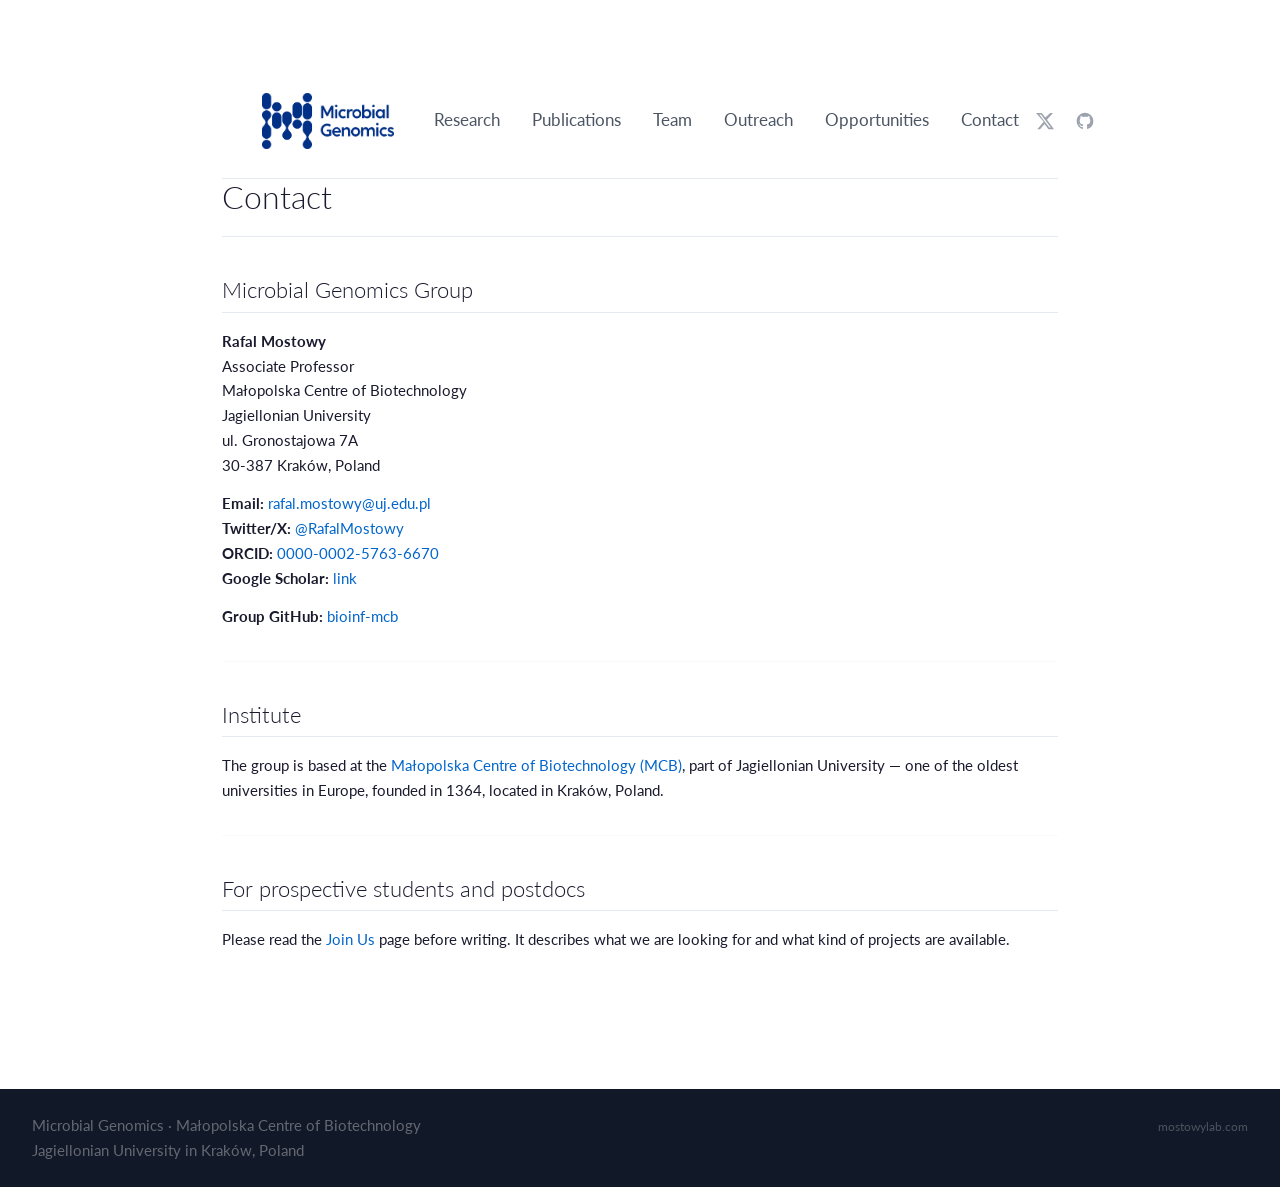
==== commit dcd78266: "Built site for gh-pages" ====
--- a/contact.html
+++ b/contact.html
@@ -111,59 +111,61 @@
 <!-- main -->
 <main class="content column-page" id="quarto-document-content">
 <nav id="site-nav">
-  <div id="nav-left"></div><!-- spacer -->
+  <div id="nav-left"></div>
 
   <div id="site-nav-inner">
     <a href="./" id="nav-logo">
       <img src="assets/logo.png" alt="Microbial Genomics">
     </a>
-    <a href="research.html">Research</a>
-    <a href="publications.html">Publications</a>
-    <a href="team.html">Team</a>
-    <a href="opportunities.html">Opportunities</a>
-    <a href="contact.html">Contact</a>
+    <div id="nav-links">
+      <a href="research.html">Research</a>
+      <a href="publications.html">Publications</a>
+      <a href="team.html">Team</a>
+      <a href="outreach.html">Outreach</a>
+      <a href="opportunities.html">Opportunities</a>
+      <a href="contact.html">Contact</a>
+    </div>
   </div>
 
-  <div id="nav-icons">
-    <a href="https://twitter.com/RafalMostowy" target="_blank" aria-label="Twitter">
-      <svg xmlns="http://www.w3.org/2000/svg" width="20" height="20" viewbox="0 0 24 24" fill="currentColor"><path d="M18.244 2.25h3.308l-7.227 8.26 8.502 11.24H16.17l-4.714-6.231-5.401 6.231H2.744l7.737-8.835L1.254 2.25H8.08l4.253 5.622 5.912-5.622zm-1.161 17.52h1.833L7.084 4.126H5.117z"></path></svg>
-    </a>
-    <a href="https://github.com/bioinf-mcb" target="_blank" aria-label="GitHub">
-      <svg xmlns="http://www.w3.org/2000/svg" width="20" height="20" viewbox="0 0 24 24" fill="currentColor"><path d="M12 2C6.477 2 2 6.484 2 12.017c0 4.425 2.865 8.18 6.839 9.504.5.092.682-.217.682-.483 0-.237-.008-.868-.013-1.703-2.782.605-3.369-1.343-3.369-1.343-.454-1.158-1.11-1.466-1.11-1.466-.908-.62.069-.608.069-.608 1.003.07 1.531 1.032 1.531 1.032.892 1.53 2.341 1.088 2.91.832.092-.647.35-1.088.636-1.338-2.22-.253-4.555-1.113-4.555-4.951 0-1.093.39-1.988 1.029-2.688-.103-.253-.446-1.272.098-2.65 0 0 .84-.27 2.75 1.026A9.564 9.564 0 0112 6.844c.85.004 1.705.115 2.504.337 1.909-1.296 2.747-1.027 2.747-1.027.546 1.379.202 2.398.1 2.651.64.7 1.028 1.595 1.028 2.688 0 3.848-2.339 4.695-4.566 4.943.359.309.678.92.678 1.855 0 1.338-.012 2.419-.012 2.747 0 .268.18.58.688.482A10.019 10.019 0 0022 12.017C22 6.484 17.522 2 12 2z"></path></svg>
-    </a>
+  <div id="nav-right">
+    <div id="nav-icons">
+      <a href="https://twitter.com/RafalMostowy" target="_blank" aria-label="Twitter">
+        <svg xmlns="http://www.w3.org/2000/svg" width="20" height="20" viewbox="0 0 24 24" fill="currentColor"><path d="M18.244 2.25h3.308l-7.227 8.26 8.502 11.24H16.17l-4.714-6.231-5.401 6.231H2.744l7.737-8.835L1.254 2.25H8.08l4.253 5.622 5.912-5.622zm-1.161 17.52h1.833L7.084 4.126H5.117z"></path></svg>
+      </a>
+      <a href="https://github.com/bioinf-mcb" target="_blank" aria-label="GitHub">
+        <svg xmlns="http://www.w3.org/2000/svg" width="20" height="20" viewbox="0 0 24 24" fill="currentColor"><path d="M12 2C6.477 2 2 6.484 2 12.017c0 4.425 2.865 8.18 6.839 9.504.5.092.682-.217.682-.483 0-.237-.008-.868-.013-1.703-2.782.605-3.369-1.343-3.369-1.343-.454-1.158-1.11-1.466-1.11-1.466-.908-.62.069-.608.069-.608 1.003.07 1.531 1.032 1.531 1.032.892 1.53 2.341 1.088 2.91.832.092-.647.35-1.088.636-1.338-2.22-.253-4.555-1.113-4.555-4.951 0-1.093.39-1.988 1.029-2.688-.103-.253-.446-1.272.098-2.65 0 0 .84-.27 2.75 1.026A9.564 9.564 0 0112 6.844c.85.004 1.705.115 2.504.337 1.909-1.296 2.747-1.027 2.747-1.027.546 1.379.202 2.398.1 2.651.64.7 1.028 1.595 1.028 2.688 0 3.848-2.339 4.695-4.566 4.943.359.309.678.92.678 1.855 0 1.338-.012 2.419-.012 2.747 0 .268.18.58.688.482A10.019 10.019 0 0022 12.017C22 6.484 17.522 2 12 2z"></path></svg>
+      </a>
+    </div>
+    <button id="nav-hamburger" aria-label="Toggle menu" aria-expanded="false">
+      <span></span><span></span><span></span>
+    </button>
   </div>
 </nav>
 
 <style>
-/* Hide Quarto's built-in navbar */
 #quarto-header { display: none !important; }
 
-/* ── 3-column flex navbar: [spacer] [logo+links] [icons] ── */
+/* ── Desktop: 3-column flex ── */
 #site-nav {
   position: sticky;
   top: 0;
   z-index: 1000;
   width: 100%;
-  background: #ffffff;
+  background: #fff;
   border-bottom: 0.5px solid #E5E9F0;
-  height: 116px;
   display: flex;
   align-items: center;
+  height: 116px;
   padding: 0 40px;
   box-sizing: border-box;
-  gap: 0;
-}
-
-/* Left spacer — mirrors the icons width so the center group is truly centered */
-#nav-left {
-  flex: 1;
-}
-
-/* Center: logo + links */
+}
+
+#nav-left  { flex: 1; }
+#nav-right { flex: 1; display: flex; align-items: center; justify-content: flex-end; gap: 20px; }
+
 #site-nav-inner {
   display: flex;
   align-items: center;
-  gap: 0;
   flex-shrink: 0;
 }
 
@@ -182,7 +184,12 @@
   display: block;
 }
 
-#site-nav-inner a:not(#nav-logo) {
+#nav-links {
+  display: flex;
+  align-items: center;
+  gap: 0;
+}
+#nav-links a {
   font-family: 'Lato', sans-serif;
   font-size: 17px;
   font-weight: 400;
@@ -194,20 +201,9 @@
   white-space: nowrap;
   transition: color 0.15s, background 0.15s;
 }
-#site-nav-inner a:not(#nav-logo):hover {
-  color: #003087;
-  background: #F4F7FB;
-}
-
-/* Right: icons — flex: 1 + justify-content: flex-end mirrors the spacer */
-#nav-icons {
-  flex: 1;
-  display: flex;
-  align-items: center;
-  justify-content: flex-end;
-  gap: 20px;
-  flex-shrink: 0;
-}
+#nav-links a:hover { color: #003087; background: #F4F7FB; }
+
+#nav-icons { display: flex; align-items: center; gap: 20px; }
 #nav-icons a {
   color: #9CA3AF;
   border: none !important;
@@ -218,20 +214,105 @@
 }
 #nav-icons a:hover { color: #003087; }
 
-/* Mobile */
-@media (max-width: 768px) {
+/* Hamburger — hidden on desktop */
+#nav-hamburger {
+  display: none;
+  flex-direction: column;
+  justify-content: center;
+  gap: 5px;
+  width: 36px;
+  height: 36px;
+  background: none;
+  border: none;
+  cursor: pointer;
+  padding: 4px;
+  border-radius: 4px;
+}
+#nav-hamburger span {
+  display: block;
+  width: 24px;
+  height: 2px;
+  background: #4B5563;
+  border-radius: 2px;
+  transition: all 0.25s;
+  transform-origin: center;
+}
+/* Animate to X when open */
+#nav-hamburger.open span:nth-child(1) { transform: translateY(7px) rotate(45deg); }
+#nav-hamburger.open span:nth-child(2) { opacity: 0; }
+#nav-hamburger.open span:nth-child(3) { transform: translateY(-7px) rotate(-45deg); }
+
+/* ── Mobile: below 820px ── */
+@media (max-width: 820px) {
   #site-nav {
     height: auto;
+    min-height: 72px;
     flex-wrap: wrap;
-    padding: 16px 20px;
-    gap: 12px;
-    justify-content: space-between;
+    padding: 0 20px;
+    align-items: center;
   }
+
+  /* Hide spacer */
   #nav-left { display: none; }
-  #site-nav-inner { flex-wrap: wrap; justify-content: center; flex: 1; }
-  #nav-icons { flex: 0; }
+
+  /* Logo takes natural width */
+  #site-nav-inner { flex: 1; }
+  #nav-logo img { height: 40px; }
+
+  /* Right: just icons + hamburger */
+  #nav-right {
+    flex: 0;
+    gap: 16px;
+    padding: 16px 0;
+  }
+
+  #nav-hamburger { display: flex; }
+
+  /* Nav links: hidden by default, shown when open */
+  #nav-links {
+    display: none;
+    flex-direction: column;
+    align-items: flex-start;
+    width: 100%;
+    padding: 8px 0 16px;
+    border-top: 0.5px solid #E5E9F0;
+    gap: 0;
+    /* Full-width row below logo+icons */
+    order: 10;
+    flex-basis: 100%;
+  }
+  #nav-links.open { display: flex; }
+  #nav-links a {
+    width: 100%;
+    font-size: 16px;
+    padding: 10px 4px;
+    border-radius: 0;
+    border-bottom: 0.5px solid #F4F7FB !important;
+  }
+  #nav-links a:last-child { border-bottom: none !important; }
 }
 </style>
+
+<script>
+document.addEventListener("DOMContentLoaded", function () {
+  var btn   = document.getElementById("nav-hamburger");
+  var links = document.getElementById("nav-links");
+  if (!btn || !links) return;
+  btn.addEventListener("click", function () {
+    var open = links.classList.toggle("open");
+    btn.classList.toggle("open", open);
+    btn.setAttribute("aria-expanded", open);
+  });
+  // Close menu when a link is clicked
+  links.querySelectorAll("a").forEach(function (a) {
+    a.addEventListener("click", function () {
+      links.classList.remove("open");
+      btn.classList.remove("open");
+      btn.setAttribute("aria-expanded", false);
+    });
+  });
+});
+</script>
 
 <header id="title-block-header" class="quarto-title-block default">
 <div class="quarto-title">
--- a/styles.css
+++ b/styles.css
@@ -331,10 +331,8 @@
   margin-right: 5px;
   text-transform: uppercase;
 }
-.badge-forthcoming { background: #EAF3DE; color: #27500A; }
-.badge-published   { background: #E6F1FB; color: #0C447C; }
-.badge-nc { background: #E6F1FB; color: #0C447C; }
-.badge-preprint { background: #FFF3E0; color: #7C3D0C; }
+.badge-preprint  { background: #EAF3DE; color: #27500A; }
+.badge-published { background: #E6F1FB; color: #0C447C; }
 
 .pub-title {
   font-size: 15px;
@@ -507,6 +505,59 @@
 }
 .knowledge-gap p { margin-bottom: 0; font-size: 14px; }
 
+/* Central question — two-column layout */
+.central-question-grid {
+  display: grid;
+  grid-template-columns: 1fr 1fr;
+  gap: 40px;
+  align-items: center;
+  margin: 16px 0 22px 0;
+}
+
+.central-question-grid img {
+  width: 100%;
+  border-radius: 8px;
+}
+
+@media (max-width: 640px) {
+  .central-question-grid {
+    grid-template-columns: 1fr;
+  }
+}
+
+/* Model system */
+
+.model-system-grid {
+  display: grid;
+  grid-template-columns: 1fr 1fr;
+  gap: 40px;
+  align-items: center;
+  margin-top: 16px;
+}
+
+.model-system-grid img {
+  width: 100%;
+  border-radius: 8px;
+}
+
+/* Vision section — centred figure */
+.vision-figure {
+  text-align: center;
+  margin: 16px 0 28px 0;
+}
+
+.vision-figure img {
+  max-width: 480px;
+  width: 100%;
+}
+
+.vision-figure figcaption {
+  font-size: 12px;
+  color: var(--color-text-faint);
+  margin-top: 8px;
+  font-style: italic;
+}
+
 /* Team grid */
 .team-grid {
   display: grid;
@@ -591,3 +642,58 @@
 }
 .news-row:last-child { border-bottom: none !important; }
 .news-row p { margin: 0 !important; }
+
+/* ── Outreach page ── */
+.outreach-list { margin-top: 8px; }
+
+.outreach-entry {
+  display: grid;
+  grid-template-columns: 110px 1fr;
+  gap: 32px;
+  padding: 32px 0;
+  border-bottom: 0.5px solid var(--color-border);
+  align-items: start;
+}
+.outreach-entry:first-child { border-top: 0.5px solid var(--color-border); }
+
+.outreach-year {
+  font-size: 36px;
+  font-weight: 300;
+  color: #D0D8E8;
+  line-height: 1;
+  margin-bottom: 8px;
+}
+
+.outreach-pill {
+  display: inline-block;
+  font-size: 10.5px;
+  font-weight: 600;
+  letter-spacing: 0.03em;
+  padding: 2px 9px;
+  border-radius: 3px;
+}
+.pill-comic   { background: #EAF3DE; color: #27500A; }
+.pill-film    { background: #E6F1FB; color: #0C447C; }
+.pill-lecture { background: #F3F4F6; color: #374151; }
+.pill-interview { background: #FEF3C7; color: #92400E; }  /* amber */
+
+.outreach-title {
+  font-size: 15px;
+  font-weight: 500;
+  color: var(--color-text-primary);
+  margin: 0 0 8px 0;
+  line-height: 1.4;
+}
+.outreach-desc {
+  font-size: 14px;
+  color: var(--color-text-muted);
+  line-height: 1.75;
+  margin: 0 0 12px 0;
+}
+.outreach-links { display: flex; flex-wrap: wrap; gap: 16px; }
+.outreach-links a { font-size: 13px; color: var(--color-accent); border: none; }
+.outreach-links a:hover { text-decoration: underline; }
+
+@media (max-width: 640px) {
+  .outreach-entry { grid-template-columns: 1fr; gap: 12px; }
+}
